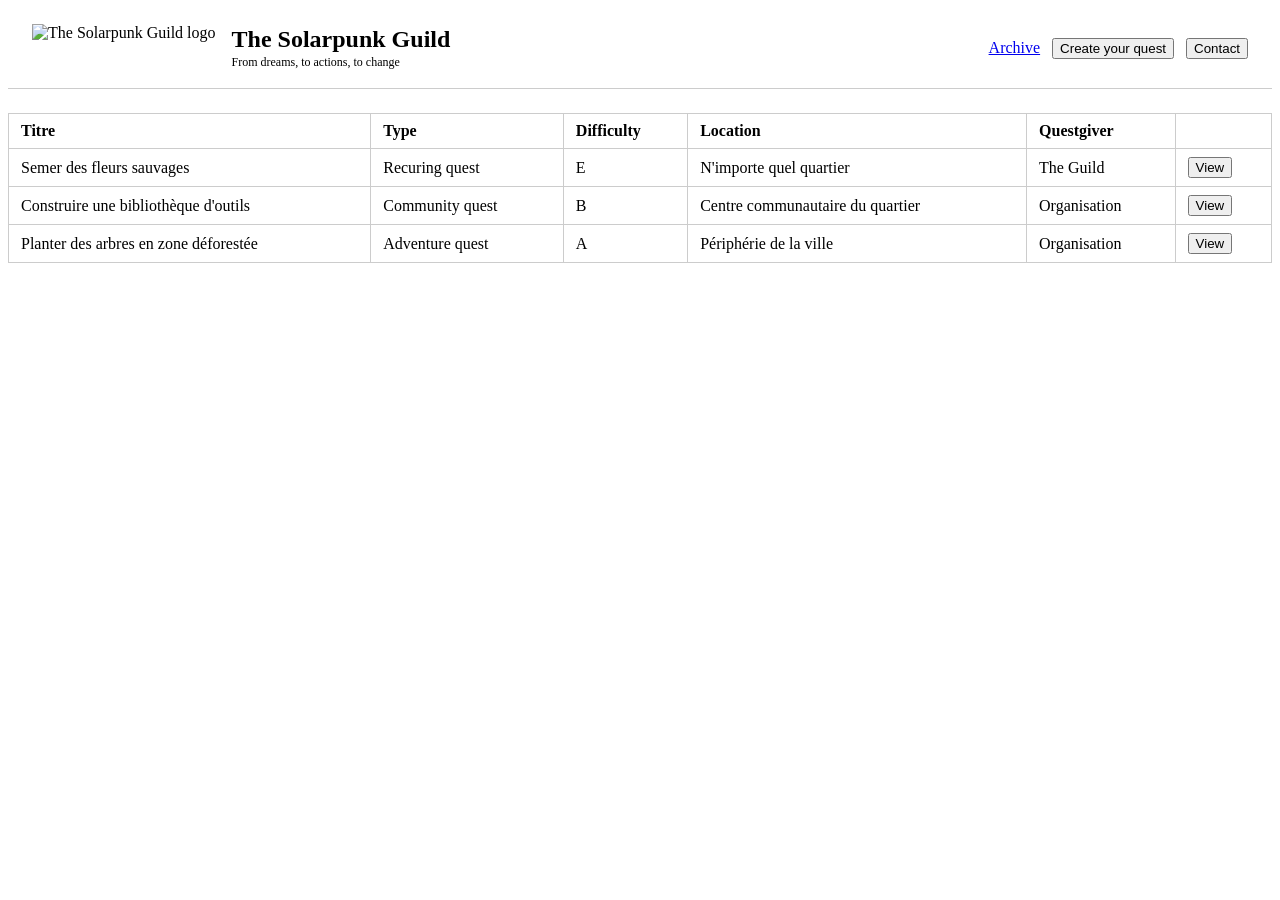
==== index.html @ af8cefa5 "First packets of code" ====
<!DOCTYPE html>
<html lang="en">
<head>
<meta charset="UTF-8">
<title>The Solarpunk Guild</title>
<style>
  /* --- Header: minimal styling to match the requested spec --- */
  header {
    display: flex;
    align-items: center;
    gap: 16px;
    padding: 16px 24px;
    border-bottom: 1px solid #ccc;
  }
  header img.logo { height: 48px; }
  header .brand-text h1 {
    font-family: "Times New Roman", Times, serif;
    margin: 0;
    font-size: 24px;
  }
  header .brand-text p {
    font-size: 12px;
    margin: 2px 0 0;
  }
  nav { margin-left: auto; display: flex; gap: 12px; align-items: center; }

  /* --- Table: basic readable styling --- */
  table { width: 100%; border-collapse: collapse; margin-top: 24px; }
  th, td { border: 1px solid #ccc; padding: 8px 12px; text-align: left; }
</style>
</head>
<body>

<!-- ============ HEADER ============ -->
<header>
  <img src="logo.png" alt="The Solarpunk Guild logo" class="logo">
  <div class="brand-text">
    <h1>The Solarpunk Guild</h1>
    <p>From dreams, to actions, to change</p>
  </div>
  <nav>
    <a href="archive.html">Archive</a>
    <button id="create-quest-btn">Create your quest</button>
    <button id="contact-btn">Contact</button>
  </nav>
</header>

<!-- ============ MAIN ============ -->
<main>
  <!--
    This table is the container for the quest list.
    <thead> defines the columns once, and only once.
    <tbody> starts EMPTY on purpose: JavaScript fills it with
    one <tr> per quest, based on the data array below.
    That's what makes it "dynamic": to add a quest, you add
    an object to the array below, never a row of HTML by hand.
  -->
  <table id="quest-table">
    <thead>
      <tr>
        <th>Titre</th>
        <th>Type</th>
        <th>Difficulty</th>
        <th>Location</th>
        <th>Questgiver</th>
        <th></th> <!-- action column, e.g. a "View" button -->
      </tr>
    </thead>
    <tbody id="quest-body">
      <!-- Rows are injected here by renderQuests() -->
    </tbody>
  </table>
</main>

<script>
  // ---- 1. Load the data ----
  // The quest records now live in their own file, quests.json,
  // matching the field names from the Quest_record structure
  // (Titre, Type, Archetype, Milestone, Location, Difficulty,
  // Questgiver, Description).
  //
  // fetch() asks the browser to go get that file. It does not
  // return the data directly: it returns a Promise, because
  // reading a file takes a moment and JavaScript does not want
  // to freeze the page while it waits. ".then()" says what to do
  // once each step finishes.
  fetch('quests.json')
    .then(response => response.json()) // turn the file's raw text into real JS objects
    .then(quests => renderQuests(quests))
    .catch(error => {
      // This runs if the file can't be reached at all -- most likely
      // because the page was opened directly as a local file
      // (file://...) instead of through a small local server.
      // Browsers block that kind of fetch for security reasons.
      console.error('Could not load quests.json:', error);
      document.getElementById('quest-body').innerHTML =
        '<tr><td colspan="6">Could not load quests.json. Serve this folder with a local server (see the note below the table) and reload.</td></tr>';
    });

  // ---- 2. The render function ----
  // Turns an array of quest objects into table rows.
  // Only a few fields are shown here to keep the table readable;
  // Archetype, Milestone and Description will be used later,
  // in the detail view opened by the "View" button.
  function renderQuests(quests) {
    const tbody = document.getElementById('quest-body');
    tbody.innerHTML = ''; // clear previous rows before redrawing

    quests.forEach(quest => {
      const row = document.createElement('tr');

      row.innerHTML = `
        <td>${quest.Titre}</td>
        <td>${quest.Type}</td>
        <td>${quest.Difficulty}</td>
        <td>${quest.Location}</td>
        <td>${quest.Questgiver}</td>
        <td><button class="view-btn">View</button></td>
      `;

      tbody.appendChild(row);
    });
  }
</script>

</body>
</html>
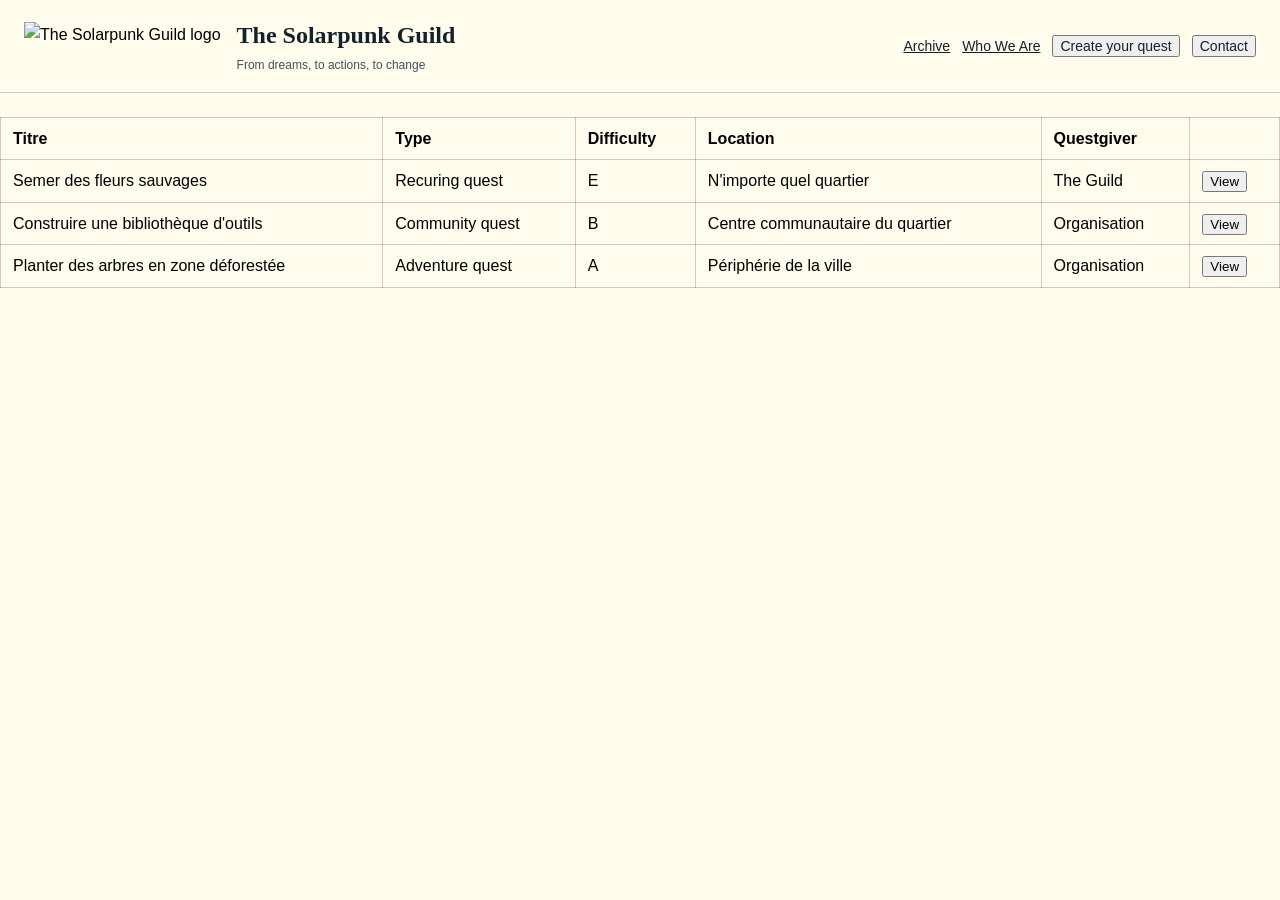
==== commit 3c1311b2: "Addition of About page" ====
--- a/index.html
+++ b/index.html
@@ -3,31 +3,7 @@
 <head>
 <meta charset="UTF-8">
 <title>The Solarpunk Guild</title>
-<style>
-  /* --- Header: minimal styling to match the requested spec --- */
-  header {
-    display: flex;
-    align-items: center;
-    gap: 16px;
-    padding: 16px 24px;
-    border-bottom: 1px solid #ccc;
-  }
-  header img.logo { height: 48px; }
-  header .brand-text h1 {
-    font-family: "Times New Roman", Times, serif;
-    margin: 0;
-    font-size: 24px;
-  }
-  header .brand-text p {
-    font-size: 12px;
-    margin: 2px 0 0;
-  }
-  nav { margin-left: auto; display: flex; gap: 12px; align-items: center; }
-
-  /* --- Table: basic readable styling --- */
-  table { width: 100%; border-collapse: collapse; margin-top: 24px; }
-  th, td { border: 1px solid #ccc; padding: 8px 12px; text-align: left; }
-</style>
+<link rel="stylesheet" href="style.css">
 </head>
 <body>
 
@@ -40,6 +16,7 @@
   </div>
   <nav>
     <a href="archive.html">Archive</a>
+    <a id="about-btn" href="About.html">Who We Are</a>
     <button id="create-quest-btn">Create your quest</button>
     <button id="contact-btn">Contact</button>
   </nav>
@@ -124,4 +101,4 @@
 </script>
 
 </body>
-</html>
+</html>
--- a/style.css
+++ b/style.css
@@ -0,0 +1,156 @@
+/* ==========================================================================
+   1. REINITIALISATION ET STYLES DE BASE
+   ========================================================================== */
+
+/* Applique la bonne méthode de calcul des tailles à tous les éléments */
+*,
+*::before,
+*::after {
+    box-sizing: border-box;
+}
+
+:root {
+    --ink: #12212a;
+    --ink-soft: #43515a;
+    --paper: #fffbed;
+    --paper-deep: #ddd5bf;
+    --line: #12212a38;
+    --orange: #f05a28;
+    --blue: #2f586c;
+    --white: #fbfaf6
+}
+
+* {
+    box-sizing: border-box
+}
+
+html {
+    scroll-behavior: smooth
+}
+
+body {
+    font-family: Corbel, sans-serif, 'Goudy Old Style', Tahoma, Verdana;
+    line-height: 1.6;
+    margin: 0;
+    padding: 0;
+    overflow-x: hidden;
+    /* 1. Couleur de fond de la page */
+    background-color: var(--paper);
+
+
+    /* 3. Taille des carreaux de la grille (30px sur 30px) */
+    background-size: 30px 30px;
+}
+
+/* ==========================================================================
+   2. HEADER / NAVIGATION (shared across pages)
+   ========================================================================== */
+
+header {
+    display: flex;
+    align-items: center;
+    gap: 16px;
+    padding: 16px 24px;
+    border-bottom: 1px solid var(--line);
+    background-color: var(--paper);
+}
+
+header img.logo {
+    height: 48px;
+}
+
+header .brand-text h1 {
+    font-family: "Times New Roman", Times, serif;
+    margin: 0;
+    font-size: 24px;
+    color: var(--ink);
+}
+
+header .brand-text p {
+    font-size: 12px;
+    margin: 2px 0 0;
+    color: var(--ink-soft);
+}
+
+nav {
+    margin-left: auto;
+    display: flex;
+    gap: 12px;
+    align-items: center;
+}
+
+nav button,
+nav a {
+    font-family: inherit;
+    font-size: 14px;
+    color: var(--ink);
+}
+
+/* ==========================================================================
+   3. QUEST TABLE (index.html)
+   ========================================================================== */
+
+table {
+    width: 100%;
+    border-collapse: collapse;
+    margin-top: 24px;
+}
+
+th, td {
+    border: 1px solid var(--line);
+    padding: 8px 12px;
+    text-align: left;
+}
+
+/* ==========================================================================
+   4. ABOUT PAGE
+   ========================================================================== */
+
+.about-title {
+    font-family: "Times New Roman", Times, serif;
+    font-size: 25px;
+    text-align: left;
+    margin: 32px 24px 12px;
+    color: var(--ink);
+}
+
+.about-intro {
+    margin: 0 24px 32px;
+    max-width: 65ch;
+    color: var(--ink-soft);
+}
+
+.timeline {
+    list-style: none;
+    margin: 0 24px 40px;
+    padding: 0;
+    border-left: 2px solid var(--line);
+}
+
+.timeline-item {
+    position: relative;
+    padding: 0 0 28px 24px;
+}
+
+.timeline-item::before {
+    content: '';
+    position: absolute;
+    left: -7px;
+    top: 4px;
+    width: 12px;
+    height: 12px;
+    border-radius: 50%;
+    background-color: var(--orange);
+    border: 2px solid var(--paper);
+}
+
+.timeline-date {
+    display: block;
+    font-size: 12px;
+    color: var(--ink-soft);
+}
+
+.timeline-label {
+    font-weight: bold;
+    color: var(--ink);
+}
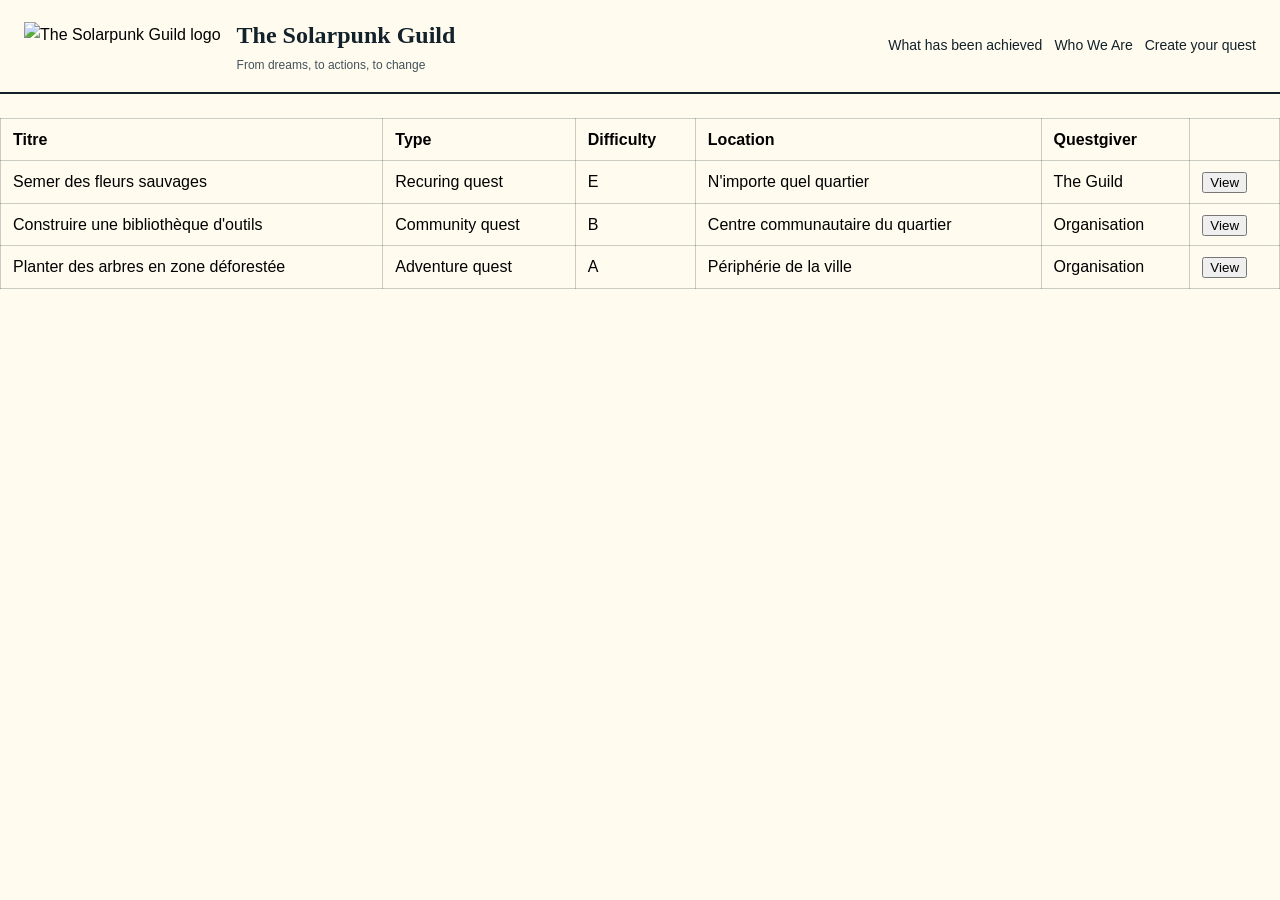
==== commit 0a9d9164: "Addition of Contact page and button visual" ====
--- a/index.html
+++ b/index.html
@@ -15,10 +15,10 @@
     <p>From dreams, to actions, to change</p>
   </div>
   <nav>
-    <a href="archive.html">Archive</a>
+    <a href="archive.html">What has been achieved</a>
     <a id="about-btn" href="About.html">Who We Are</a>
-    <button id="create-quest-btn">Create your quest</button>
-    <button id="contact-btn">Contact</button>
+    <a id="create-quest-btn" href="contact.html">Create your quest</a>
+
   </nav>
 </header>
 
--- a/style.css
+++ b/style.css
@@ -12,12 +12,13 @@
 :root {
     --ink: #12212a;
     --ink-soft: #43515a;
-    --paper: #fffbed;
+    --paper: #fffcef;
     --paper-deep: #ddd5bf;
     --line: #12212a38;
     --orange: #f05a28;
     --blue: #2f586c;
-    --white: #fbfaf6
+    --white: #fbfaf6;
+    --forest-green: #228b22
 }
 
 * {
@@ -51,7 +52,7 @@
     align-items: center;
     gap: 16px;
     padding: 16px 24px;
-    border-bottom: 1px solid var(--line);
+    border-bottom: 2px solid var(--ink);
     background-color: var(--paper);
 }
 
@@ -84,6 +85,42 @@
     font-family: inherit;
     font-size: 14px;
     color: var(--ink);
+}
+
+/* Only real links (<a>) get the underline animation -- buttons are
+   left untouched since "un lien entre les pages" refers to <a>, not
+   the "Create your quest" / "Contact" buttons. */
+nav a {
+    position: relative; /* anchor point for the ::after line below */
+    text-decoration: none; /* remove the browser's default underline;
+                               ::after draws our own instead */
+    padding-bottom: 2px;
+    /* animate the text color change over the same 0.25s as the line */
+    transition: color 0.25s ease;
+}
+
+/* This invisible line is always present, just scaled down to nothing
+   (scaleX(0)) until hovered. transform-origin: center is what makes
+   it grow outward from the middle instead of from one edge. */
+nav a::after {
+    content: '';
+    position: absolute;
+    left: 0;
+    bottom: 0;
+    width: 100%;
+    height: 2px;
+    background-color: var(--forest-green);
+    transform: scaleX(0);
+    transform-origin: center;
+    transition: transform 0.25s ease;
+}
+
+nav a:hover {
+    color: var(--forest-green);
+}
+
+nav a:hover::after {
+    transform: scaleX(1); /* grows to full width in 0.25s, from the center */
 }
 
 /* ==========================================================================
@@ -114,28 +151,38 @@
     color: var(--ink);
 }
 
-.about-intro {
-    margin: 0 24px 32px;
+.about-container {
+    display: flex;
+    align-items: flex-start;
+    gap: 40px;
+    margin: 0 24px 40px;
+}
+
+.about-text {
+    flex: 1 1 55%;
     max-width: 65ch;
     color: var(--ink-soft);
 }
 
 .timeline {
+    flex: 1 1 35%;
     list-style: none;
-    margin: 0 24px 40px;
-    padding: 0;
-    border-left: 2px solid var(--line);
+    margin-top: 1rem;
+    padding: 0 24px 0 0;
+    border-right: 2px solid var(--line);
+    border-left: none;
 }
 
 .timeline-item {
     position: relative;
-    padding: 0 0 28px 24px;
+    padding: 0 24px 28px 0;
 }
 
 .timeline-item::before {
     content: '';
     position: absolute;
-    left: -7px;
+    right: -31px;
+    left: auto;
     top: 4px;
     width: 12px;
     height: 12px;
@@ -144,13 +191,141 @@
     border: 2px solid var(--paper);
 }
 
+
 .timeline-date {
     display: block;
+    text-align: right;
     font-size: 12px;
     color: var(--ink-soft);
 }
 
 .timeline-label {
+    display: block;
+    text-align: right;
     font-weight: bold;
     color: var(--ink);
+}
+
+/* ==========================================================================
+   5. CONTACT PAGE
+   ========================================================================== */
+
+/* The big row: form on the left, title/paragraph on the right.
+   "gap" gives breathing room between the two halves instead of
+   them touching. align-items: center keeps them vertically centered
+   relative to each other on tall screens. */
+.contact-container {
+    display: flex;
+    align-items: center;
+    gap: 48px;
+    max-width: 1100px;
+    margin: 48px auto;
+    padding: 0 24px;
+}
+
+/* This wrapper is only here so the white box and the color box
+   behind it can be positioned relative to each other. "position:
+   relative" turns it into the reference point for the two children
+   below, which are both "position: absolute". Without this, the
+   absolute boxes would position themselves relative to the whole
+   page instead of just this corner of the layout. */
+.form-visual {
+    position: relative;
+    flex: 1 1 380px;
+    max-width: 420px;
+    /* extra room so the offset box isn't clipped by the flex row */
+    margin: 0 1rem 1rem 0;
+}
+
+/* The plain-color box behind the form. It's the exact same size
+   as the white box (both use width/height: 100%) but shifted
+   1rem down and 1rem to the right with "transform: translate()".
+   Because it sits at a lower z-index, the white box covers most
+   of it -- only the bottom-right 1rem strip stays visible. */
+.form-box-shadow {
+    position: absolute;
+    top: 0;
+    left: 0;
+    width: 100%;
+    height: 100%;
+    background-color: var(--blue);
+    border-radius: 20px;
+    transform: translate(1rem, 1rem);
+    z-index: 1;
+}
+
+/* The actual form, in a white rounded box sitting on top
+   (z-index: 2) of the color box above. */
+.form-box {
+    position: relative;
+    z-index: 2;
+    background-color: var(--white);
+    border-radius: 20px;
+    padding: 32px;
+    display: flex;
+    flex-direction: column;
+    gap: 6px;
+}
+
+.form-box label {
+    font-size: 13px;
+    font-weight: bold;
+    color: var(--ink-soft);
+    margin-top: 10px;
+}
+
+.form-box input,
+.form-box textarea {
+    font-family: inherit;
+    font-size: 14px;
+    padding: 10px 12px;
+    border: 1px solid var(--line);
+    border-radius: 8px;
+    background-color: var(--paper);
+    color: var(--ink);
+    resize: vertical;
+}
+
+.form-box button {
+    margin-top: 18px;
+    align-self: flex-start;
+    padding: 10px 24px;
+    border: none;
+    border-radius: 8px;
+    background-color: var(--orange);
+    color: var(--white);
+    font-family: inherit;
+    font-size: 14px;
+    font-weight: bold;
+    cursor: pointer;
+}
+
+.contact-text {
+    flex: 1 1 380px;
+}
+
+.contact-text h2 {
+    font-family: "Times New Roman", Times, serif;
+    color: var(--ink);
+    font-size: 26px;
+    margin-top: 0;
+}
+
+.contact-text p {
+    color: var(--ink-soft);
+    max-width: 55ch;
+}
+
+/* Below this width, put the title/paragraph above the form instead
+   of side by side -- two narrow columns would get cramped. */
+@media (max-width: 720px) {
+    .contact-container {
+        flex-direction: column-reverse;
+        align-items: stretch;
+    }
+
+    .form-visual {
+        max-width: 100%;
+        margin: 0 1rem 1rem 0;
+    }
 }
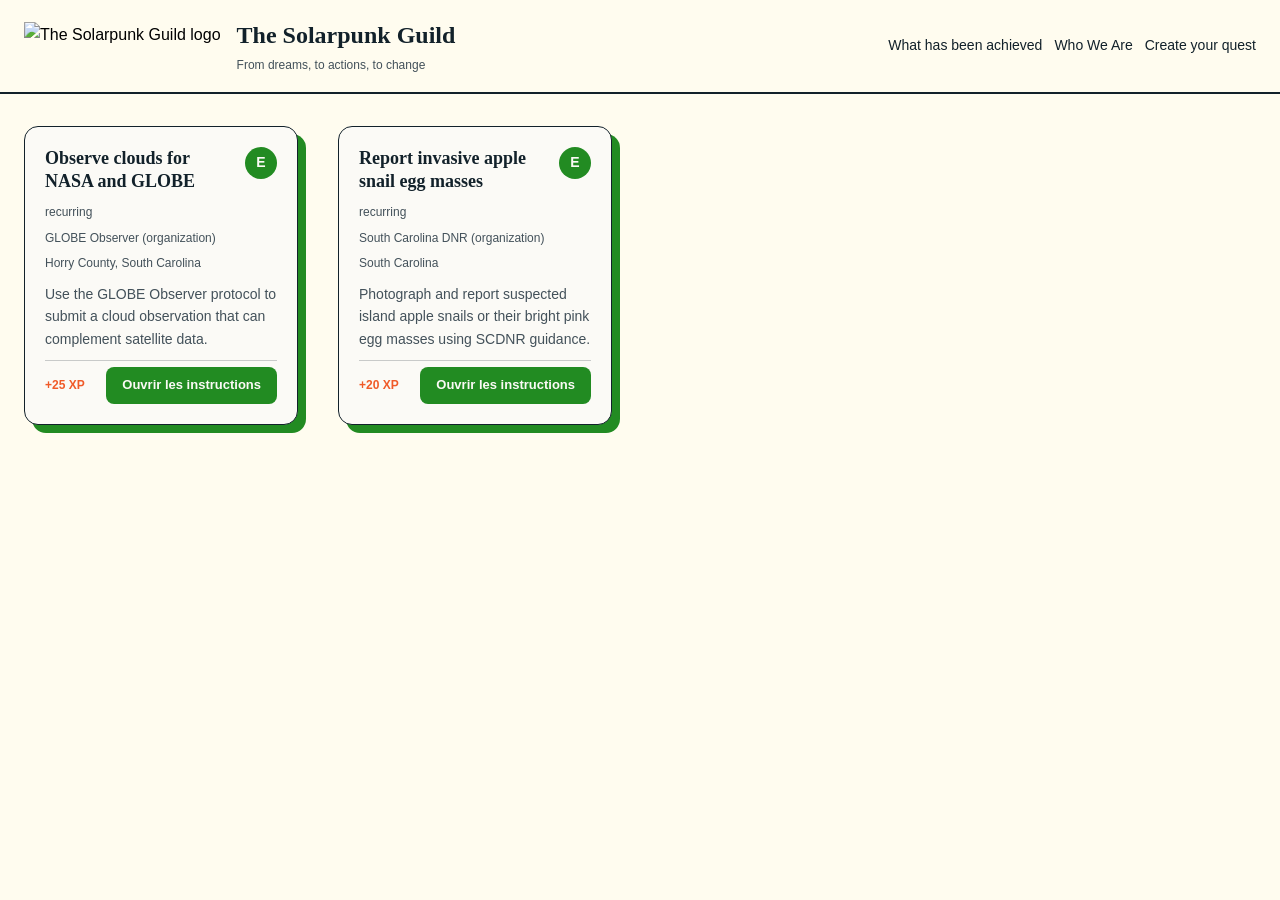
==== commit fc3bae1e: "Modificaiton of the visual of the questboard and modification of the quest.json format" ====
--- a/index.html
+++ b/index.html
@@ -25,42 +25,32 @@
 <!-- ============ MAIN ============ -->
 <main>
   <!--
-    This table is the container for the quest list.
-    <thead> defines the columns once, and only once.
-    <tbody> starts EMPTY on purpose: JavaScript fills it with
-    one <tr> per quest, based on the data array below.
-    That's what makes it "dynamic": to add a quest, you add
-    an object to the array below, never a row of HTML by hand.
+    This div is the container for the quest cards, replacing the old
+    <table>. It starts EMPTY on purpose: JavaScript fills it with one
+    "card" element per quest, based on the data loaded from quests.json.
+    That's still the same "dynamic" principle as before: to add a quest,
+    you add an entry to quests.json, never a card of HTML by hand.
   -->
-  <table id="quest-table">
-    <thead>
-      <tr>
-        <th>Titre</th>
-        <th>Type</th>
-        <th>Difficulty</th>
-        <th>Location</th>
-        <th>Questgiver</th>
-        <th></th> <!-- action column, e.g. a "View" button -->
-      </tr>
-    </thead>
-    <tbody id="quest-body">
-      <!-- Rows are injected here by renderQuests() -->
-    </tbody>
-  </table>
+  <div id="quest-board" class="quest-board">
+    <!-- Cards are injected here by renderQuests() -->
+  </div>
 </main>
 
 <script>
   // ---- 1. Load the data ----
-  // The quest records now live in their own file, quests.json,
-  // matching the field names from the Quest_record structure
-  // (Titre, Type, Archetype, Milestone, Location, Difficulty,
-  // Questgiver, Description).
+  // quests.json is now generated from the Guild's real quest database
+  // (a Google Sheet exported as CSV, converted to JSON). It only ever
+  // contains PUBLISHED quests, and only the fields that are safe to
+  // show publicly -- private fields like the Questgiver's email or the
+  // exact GPS location never leave the private database in the first
+  // place. This is the same "public/private boundary" that the future
+  // Apps Script endpoint will enforce; for now it's applied once, by
+  // hand, when quests.json is generated.
   //
-  // fetch() asks the browser to go get that file. It does not
-  // return the data directly: it returns a Promise, because
-  // reading a file takes a moment and JavaScript does not want
-  // to freeze the page while it waits. ".then()" says what to do
-  // once each step finishes.
+  // fetch() asks the browser to go get that file. It returns a Promise,
+  // not the data directly, because reading a file takes a moment and
+  // JavaScript does not want to freeze the page while it waits.
+  // ".then()" says what to do once each step finishes.
   fetch('quests.json')
     .then(response => response.json()) // turn the file's raw text into real JS objects
     .then(quests => renderQuests(quests))
@@ -70,32 +60,75 @@
       // (file://...) instead of through a small local server.
       // Browsers block that kind of fetch for security reasons.
       console.error('Could not load quests.json:', error);
-      document.getElementById('quest-body').innerHTML =
-        '<tr><td colspan="6">Could not load quests.json. Serve this folder with a local server (see the note below the table) and reload.</td></tr>';
+      document.getElementById('quest-board').innerHTML =
+        '<p class="quest-board-error">Impossible de charger quests.json. Sers ce dossier avec un petit serveur local (voir la note ci-dessous) puis recharge la page.</p>';
     });
 
+  // A quest's difficulty is a letter, E through S. Rather than write
+  // one CSS class per letter, we look the color up here in JS and set
+  // it as an inline CSS variable (--diff-color) on each badge -- see
+  // the .difficulty-badge rule in style.css. Only E/D/C exist in the
+  // MVP data for now (quests are capped at C), but the map covers the
+  // full scale from Quest_Design.md so nothing breaks later.
+  const DIFFICULTY_COLORS = {
+    E: 'var(--forest-green)',
+    D: 'var(--blue)',
+    C: 'var(--orange)',
+    B: '#a83232',
+    A: '#6b2fa8',
+    S: 'var(--ink)',
+  };
+
   // ---- 2. The render function ----
-  // Turns an array of quest objects into table rows.
-  // Only a few fields are shown here to keep the table readable;
-  // Archetype, Milestone and Description will be used later,
-  // in the detail view opened by the "View" button.
+  // Turns an array of quest objects into card elements. This function
+  // never needs to change when the data source changes (local file
+  // today, a live Google Sheet endpoint tomorrow) because it only
+  // depends on the shape of a quest object, not on where it came from.
   function renderQuests(quests) {
-    const tbody = document.getElementById('quest-body');
-    tbody.innerHTML = ''; // clear previous rows before redrawing
+    const board = document.getElementById('quest-board');
+    board.innerHTML = ''; // clear previous cards before redrawing
+
+    if (quests.length === 0) {
+      board.innerHTML = '<p class="quest-board-error">Aucune quête publiée pour le moment.</p>';
+      return;
+    }
 
     quests.forEach(quest => {
-      const row = document.createElement('tr');
+      const wrap = document.createElement('div');
+      wrap.className = 'quest-card-wrap';
 
-      row.innerHTML = `
-        <td>${quest.Titre}</td>
-        <td>${quest.Type}</td>
-        <td>${quest.Difficulty}</td>
-        <td>${quest.Location}</td>
-        <td>${quest.Questgiver}</td>
-        <td><button class="view-btn">View</button></td>
+      const diffColor = DIFFICULTY_COLORS[quest.difficulty] || 'var(--ink-soft)';
+
+      // The primary action per the product vision is "open the official
+      // instructions" (quest.sourceUrl), not a generic "View" button.
+      // If a quest somehow has no sourceUrl, we disable the button
+      // instead of linking nowhere.
+      const hasSource = Boolean(quest.sourceUrl);
+      const buttonHtml = hasSource
+        ? `<a class="quest-instructions-btn" href="${quest.sourceUrl}" target="_blank" rel="noopener">Ouvrir les instructions</a>`
+        : `<button class="quest-instructions-btn" disabled>Instructions à venir</button>`;
+
+      wrap.innerHTML = `
+        <div class="quest-card-shadow" style="background-color: ${diffColor}"></div>
+        <div class="quest-card">
+          <div class="quest-card-header">
+            <h3 class="quest-title">${quest.title}</h3>
+            <div class="difficulty-badge" style="--diff-color: ${diffColor}">${quest.difficulty}</div>
+          </div>
+          <div class="quest-meta">
+            <span>${quest.type}</span>
+            <span>${quest.questgiver} (${quest.questgiverType})</span>
+            <span>${quest.region}</span>
+          </div>
+          <p class="quest-description">${quest.description}</p>
+          <div class="quest-card-footer">
+            <span class="quest-xp">+${quest.xpReward} XP</span>
+            ${buttonHtml}
+          </div>
+        </div>
       `;
 
-      tbody.appendChild(row);
+      board.appendChild(wrap);
     });
   }
 </script>
--- a/style.css
+++ b/style.css
@@ -124,19 +124,144 @@
 }
 
 /* ==========================================================================
-   3. QUEST TABLE (index.html)
+   3. QUEST BOARD -- carte de quête (index.html)
    ========================================================================== */
 
-table {
+/* Le tableau HTML/CSS a été retiré : les quêtes s'affichent maintenant en
+   cartes (voir le JS de index.html), donc les anciennes règles table/th/td
+   n'ont plus de raison d'exister ici. */
+
+/* La grille qui contient toutes les cartes. "auto-fill" + "minmax" veut dire :
+   "mets autant de colonnes de 280px minimum que la largeur de l'écran permet,
+   et étire-les pour remplir l'espace restant". Résultat : 1 colonne sur
+   mobile, 2-3 sur desktop, sans media query à écrire nous-même. */
+.quest-board {
+    display: grid;
+    grid-template-columns: repeat(auto-fill, minmax(280px, 1fr));
+    gap: 32px 24px;
+    margin: 32px 24px;
+}
+
+/* Même principe que .form-visual sur contact.html : ce wrapper sert de
+   point de référence ("position: relative") pour les deux boîtes
+   positionnées en absolu à l'intérieur (la carte + son ombre décalée). */
+.quest-card-wrap {
+    position: relative;
+    margin: 0 1rem 1rem 0;
+}
+
+/* La boîte de couleur derrière, décalée avec "transform: translate()" --
+   exactement la technique déjà utilisée dans .form-box-shadow. Réutiliser
+   ce même effet donne une identité visuelle cohérente entre les pages. */
+.quest-card-shadow {
+    position: absolute;
+    top: 0;
+    left: 0;
     width: 100%;
-    border-collapse: collapse;
-    margin-top: 24px;
-}
-
-th, td {
-    border: 1px solid var(--line);
-    padding: 8px 12px;
-    text-align: left;
+    height: 100%;
+    border-radius: 14px;
+    transform: translate(0.5rem, 0.5rem);
+    z-index: 1;
+}
+
+/* La carte elle-même, posée par-dessus (z-index: 2). */
+.quest-card {
+    position: relative;
+    z-index: 2;
+    background-color: var(--white);
+    border: 1px solid var(--ink);
+    border-radius: 14px;
+    padding: 20px;
+    display: flex;
+    flex-direction: column;
+    gap: 10px;
+    height: 100%;
+}
+
+.quest-card-header {
+    display: flex;
+    justify-content: space-between;
+    align-items: flex-start;
+    gap: 12px;
+}
+
+.quest-title {
+    font-family: "Times New Roman", Times, serif;
+    font-size: 18px;
+    color: var(--ink);
+    margin: 0;
+    line-height: 1.3;
+}
+
+/* Le badge de difficulté : un cercle plein avec la lettre (E, D, C...).
+   La couleur vient d'une variable CSS (--diff-color) réglée en ligne par
+   le JS -- ça évite d'écrire une classe CSS différente pour chaque lettre
+   de difficulté possible (E à S). */
+.difficulty-badge {
+    flex-shrink: 0;
+    width: 32px;
+    height: 32px;
+    border-radius: 50%;
+    display: flex;
+    align-items: center;
+    justify-content: center;
+    font-weight: bold;
+    font-size: 14px;
+    color: var(--white);
+    background-color: var(--diff-color, var(--ink-soft));
+}
+
+.quest-meta {
+    display: flex;
+    flex-wrap: wrap;
+    gap: 6px 14px;
+    font-size: 12px;
+    color: var(--ink-soft);
+}
+
+.quest-meta span {
+    white-space: nowrap;
+}
+
+.quest-description {
+    font-size: 14px;
+    color: var(--ink-soft);
+    flex-grow: 1; /* pousse le footer vers le bas, même si le texte est court */
+    margin: 0;
+}
+
+.quest-card-footer {
+    display: flex;
+    justify-content: space-between;
+    align-items: center;
+    gap: 12px;
+    padding-top: 6px;
+    border-top: 1px solid var(--line);
+}
+
+.quest-xp {
+    font-size: 12px;
+    font-weight: bold;
+    color: var(--orange);
+}
+
+.quest-instructions-btn {
+    padding: 8px 16px;
+    border: none;
+    border-radius: 8px;
+    background-color: var(--forest-green);
+    color: var(--white);
+    font-family: inherit;
+    font-size: 13px;
+    font-weight: bold;
+    cursor: pointer;
+    text-decoration: none;
+}
+
+.quest-board-error {
+    grid-column: 1 / -1;
+    color: var(--ink-soft);
+    font-style: italic;
 }
 
 /* ==========================================================================
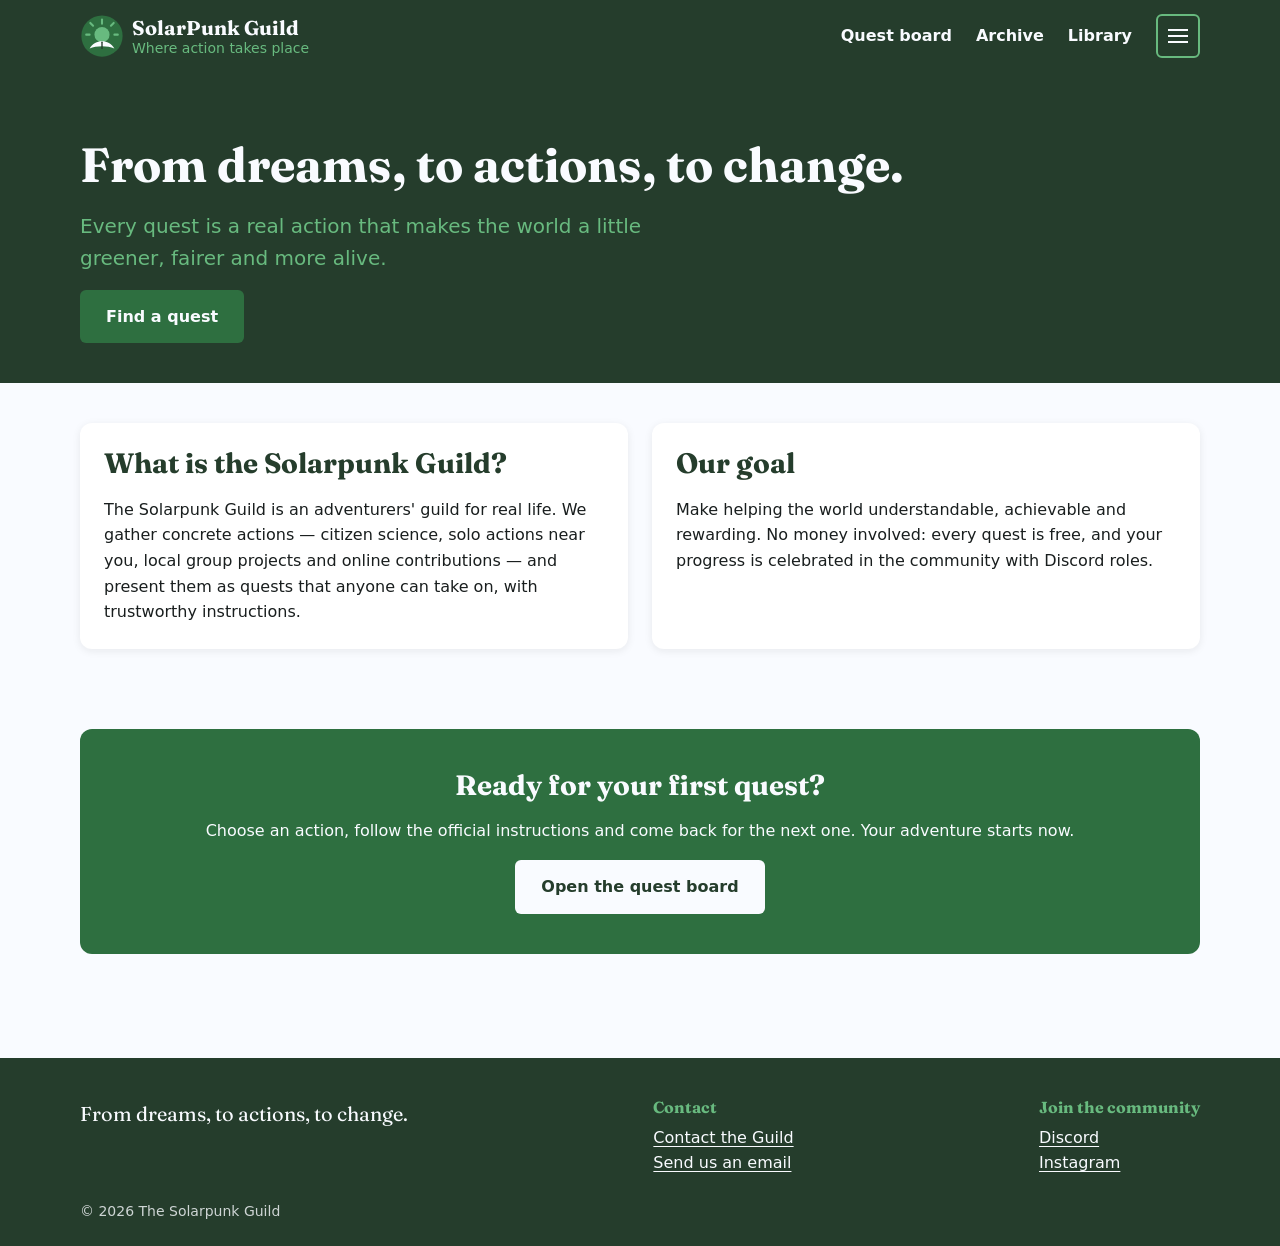
==== commit 4f8df71c: "Reconfiguration du site dans son ensemble et établissement de la structure préliminaire" ====
--- a/index.html
+++ b/index.html
@@ -1,137 +1,97 @@
 <!DOCTYPE html>
+<!--
+  HOME PAGE
+  Structure from "Website Structure.md":
+    Paragraph 0: catchy hook — Paragraph 1: project description —
+    Paragraph 2: project goal — Paragraph 3: invitation + button to the quest board.
+  The English text is written here for search engines; js/i18n replaces it
+  when the visitor chooses French (see the data-i18n keys).
+-->
 <html lang="en">
 <head>
-<meta charset="UTF-8">
-<title>The Solarpunk Guild</title>
-<link rel="stylesheet" href="style.css">
+  <meta charset="UTF-8">
+  <meta name="viewport" content="width=device-width, initial-scale=1">
+  <title>The Solarpunk Guild | Real-world quests for a better world</title>
+  <meta name="description" content="The Solarpunk Guild is a quest board for real life: find free, safe and concrete actions that improve the world, complete them and come back for more.">
+  <!-- TODO: replace "www.solarpunkguild.example" by the real domain in every page. -->
+  <link rel="canonical" href="https://www.solarpunkguild.example/">
+  <meta property="og:type" content="website">
+  <meta property="og:title" content="The Solarpunk Guild">
+  <meta property="og:description" content="Real-world quests for a better world: find an action, complete it, come back for the next one.">
+  <meta property="og:url" content="https://www.solarpunkguild.example/">
+  <meta name="theme-color" content="#253D2C">
+  <link rel="icon" href="assets/images/logo.svg" type="image/svg+xml">
+
+  <!-- Fonts -->
+  <link rel="preconnect" href="https://fonts.googleapis.com">
+  <link rel="preconnect" href="https://fonts.gstatic.com" crossorigin>
+  <link rel="stylesheet" href="https://fonts.googleapis.com/css2?family=Fraunces:wght@600;700&display=swap">
+
+  <!-- Styles: variables first, then from general to specific -->
+  <link rel="stylesheet" href="css/variables.css">
+  <link rel="stylesheet" href="css/base.css">
+  <link rel="stylesheet" href="css/layout.css">
+  <link rel="stylesheet" href="css/components.css">
+
+  <!-- Structured data: helps search engines understand who we are -->
+  <script type="application/ld+json">
+  {
+    "@context": "https://schema.org",
+    "@type": "Organization",
+    "name": "The Solarpunk Guild",
+    "url": "https://www.solarpunkguild.example/",
+    "logo": "https://www.solarpunkguild.example/assets/images/logo.svg",
+    "slogan": "Let's build the future together."
+  }
+  </script>
+
+  <!-- type="module" lets the script import other files; it runs after the page is read -->
+  <script type="module" src="js/pages/simplePage.js"></script>
 </head>
-<body>
+<body data-page="home" data-page-title-key="page.home.title" data-page-description-key="page.home.description">
 
-<!-- ============ HEADER ============ -->
-<header>
-  <img src="logo.png" alt="The Solarpunk Guild logo" class="logo">
-  <div class="brand-text">
-    <h1>The Solarpunk Guild</h1>
-    <p>From dreams, to actions, to change</p>
-  </div>
-  <nav>
-    <a href="archive.html">What has been achieved</a>
-    <a id="about-btn" href="About.html">Who We Are</a>
-    <a id="create-quest-btn" href="contact.html">Create your quest</a>
+  <!-- Filled by js/components/siteHeader.js -->
+  <header id="site-header"></header>
 
-  </nav>
-</header>
+  <main id="main-content">
 
-<!-- ============ MAIN ============ -->
-<main>
-  <!--
-    This div is the container for the quest cards, replacing the old
-    <table>. It starts EMPTY on purpose: JavaScript fills it with one
-    "card" element per quest, based on the data loaded from quests.json.
-    That's still the same "dynamic" principle as before: to add a quest,
-    you add an entry to quests.json, never a card of HTML by hand.
-  -->
-  <div id="quest-board" class="quest-board">
-    <!-- Cards are injected here by renderQuests() -->
-  </div>
-</main>
+    <!-- Paragraph 0: catchy hook -->
+    <section class="hero" aria-labelledby="home-hook-title">
+      <div class="page-container">
+        <h1 id="home-hook-title" data-i18n="home.hook.title">Let's build the future together.</h1>
+        <p class="page-intro" data-i18n="home.hook.text">Don't wait for the perfect moment or idea. Just take a quest!</p>
+        <a class="button button--primary" href="questboard.html" data-i18n="home.hook.button">Find a quest</a>
+      </div>
+    </section>
 
-<script>
-  // ---- 1. Load the data ----
-  // quests.json is now generated from the Guild's real quest database
-  // (a Google Sheet exported as CSV, converted to JSON). It only ever
-  // contains PUBLISHED quests, and only the fields that are safe to
-  // show publicly -- private fields like the Questgiver's email or the
-  // exact GPS location never leave the private database in the first
-  // place. This is the same "public/private boundary" that the future
-  // Apps Script endpoint will enforce; for now it's applied once, by
-  // hand, when quests.json is generated.
-  //
-  // fetch() asks the browser to go get that file. It returns a Promise,
-  // not the data directly, because reading a file takes a moment and
-  // JavaScript does not want to freeze the page while it waits.
-  // ".then()" says what to do once each step finishes.
-  fetch('quests.json')
-    .then(response => response.json()) // turn the file's raw text into real JS objects
-    .then(quests => renderQuests(quests))
-    .catch(error => {
-      // This runs if the file can't be reached at all -- most likely
-      // because the page was opened directly as a local file
-      // (file://...) instead of through a small local server.
-      // Browsers block that kind of fetch for security reasons.
-      console.error('Could not load quests.json:', error);
-      document.getElementById('quest-board').innerHTML =
-        '<p class="quest-board-error">Impossible de charger quests.json. Sers ce dossier avec un petit serveur local (voir la note ci-dessous) puis recharge la page.</p>';
-    });
+    <!-- Paragraphs 1 and 2: description and goal of the project -->
+    <section class="page-section">
+      <div class="page-container content-grid">
+        <article class="content-block">
+          <h2 data-i18n="home.description.title">What is the Solarpunk Guild?</h2>
+          <p data-i18n="home.description.text">The Solarpunk Guild is an adventurers' guild brought into real life. We do not slay dragons or play with magic but we are a community that gathers concrete actions such as citizen science, solo actions near you, local group projects and online contributions. All presented as quests that anyone can take on, with trustworthy instructions and even some rewards!</p>
+        </article>
+        <article class="content-block">
+          <h2 data-i18n="home.objective.title">Our goal</h2>
+          <p data-i18n="home.objective.text">We want to help those yearning for a more sustainable, community-driven future by giving them opportunities to make a real difference in the form of quests.</p>
+        </article>
+      </div>
+    </section>
 
-  // A quest's difficulty is a letter, E through S. Rather than write
-  // one CSS class per letter, we look the color up here in JS and set
-  // it as an inline CSS variable (--diff-color) on each badge -- see
-  // the .difficulty-badge rule in style.css. Only E/D/C exist in the
-  // MVP data for now (quests are capped at C), but the map covers the
-  // full scale from Quest_Design.md so nothing breaks later.
-  const DIFFICULTY_COLORS = {
-    E: 'var(--forest-green)',
-    D: 'var(--blue)',
-    C: 'var(--orange)',
-    B: '#a83232',
-    A: '#6b2fa8',
-    S: 'var(--ink)',
-  };
+    <!-- Paragraph 3: invitation + button to the quest board -->
+    <section class="page-section">
+      <div class="page-container">
+        <div class="call-to-action">
+          <h2 data-i18n="home.invitation.title">Ready for your first quest?</h2>
+          <p data-i18n="home.invitation.text">Choose an action, follow the official instructions and come back for the next one. Your adventure starts now.</p>
+          <a class="button button--primary" href="questboard.html" data-i18n="home.invitation.button">Open the quest board</a>
+        </div>
+      </div>
+    </section>
 
-  // ---- 2. The render function ----
-  // Turns an array of quest objects into card elements. This function
-  // never needs to change when the data source changes (local file
-  // today, a live Google Sheet endpoint tomorrow) because it only
-  // depends on the shape of a quest object, not on where it came from.
-  function renderQuests(quests) {
-    const board = document.getElementById('quest-board');
-    board.innerHTML = ''; // clear previous cards before redrawing
+  </main>
 
-    if (quests.length === 0) {
-      board.innerHTML = '<p class="quest-board-error">Aucune quête publiée pour le moment.</p>';
-      return;
-    }
-
-    quests.forEach(quest => {
-      const wrap = document.createElement('div');
-      wrap.className = 'quest-card-wrap';
-
-      const diffColor = DIFFICULTY_COLORS[quest.difficulty] || 'var(--ink-soft)';
-
-      // The primary action per the product vision is "open the official
-      // instructions" (quest.sourceUrl), not a generic "View" button.
-      // If a quest somehow has no sourceUrl, we disable the button
-      // instead of linking nowhere.
-      const hasSource = Boolean(quest.sourceUrl);
-      const buttonHtml = hasSource
-        ? `<a class="quest-instructions-btn" href="${quest.sourceUrl}" target="_blank" rel="noopener">Ouvrir les instructions</a>`
-        : `<button class="quest-instructions-btn" disabled>Instructions à venir</button>`;
-
-      wrap.innerHTML = `
-        <div class="quest-card-shadow" style="background-color: ${diffColor}"></div>
-        <div class="quest-card">
-          <div class="quest-card-header">
-            <h3 class="quest-title">${quest.title}</h3>
-            <div class="difficulty-badge" style="--diff-color: ${diffColor}">${quest.difficulty}</div>
-          </div>
-          <div class="quest-meta">
-            <span>${quest.type}</span>
-            <span>${quest.questgiver} (${quest.questgiverType})</span>
-            <span>${quest.region}</span>
-          </div>
-          <p class="quest-description">${quest.description}</p>
-          <div class="quest-card-footer">
-            <span class="quest-xp">+${quest.xpReward} XP</span>
-            ${buttonHtml}
-          </div>
-        </div>
-      `;
-
-      board.appendChild(wrap);
-    });
-  }
-</script>
-
+  <!-- Filled by js/components/siteFooter.js -->
+  <footer id="site-footer"></footer>
 </body>
-</html>+</html>
--- a/css/variables.css
+++ b/css/variables.css
@@ -0,0 +1,69 @@
+/* =========================================================================
+   VARIABLES.CSS — Design tokens of The Solarpunk Guild
+   -------------------------------------------------------------------------
+   Every color, font and spacing value used by the website lives here.
+   To change the look of the whole site, change a value in this file:
+   all other CSS files only refer to these variables (var(--name)).
+   ========================================================================= */
+
+:root {
+  /* ---------- Official color palette ---------- */
+  --color-primary: #2E6F40;    /* Main brand green: buttons, links, accents   */
+  --color-secondary: #253D2C;  /* Dark green: header, footer, dark sections  */
+  --color-background: #F9FBFF; /* Page background                            */
+  --color-text: #191E1E;       /* Main text                                  */
+  --color-highlight: #68BA7F;  /* Highlight text. Best used on dark green
+                                  backgrounds: on the light background it is
+                                  too pale to be read comfortably.           */
+
+  /* ---------- Colors derived from the palette ---------- */
+  --color-surface: #FFFFFF;           /* Cards, forms, modal              */
+  --color-text-muted: #4A5552;        /* Secondary text (hints, meta)     */
+  --color-text-on-dark: #F9FBFF;      /* Text on primary/secondary green  */
+  --color-border: #D6E0D9;            /* Thin separators and inputs       */
+  --color-placeholder-line: #D5DAD8;  /* Grey "description" lines on cards */
+  --color-primary-hover: #245A33;     /* Primary button when hovered      */
+  --color-highlight-soft: #E3F2E7;    /* Very light green backgrounds     */
+  --color-warning-background: #FFF6DB;
+  --color-warning-border: #C99A1E;
+  --color-error: #A3322A;
+
+  /* ---------- Quest level colors (one color per letter) ----------
+     Each color keeps white text readable (contrast >= 4.5:1).        */
+  --color-level-f: #5F6670;
+  --color-level-e: #2E7D4F;
+  --color-level-d: #1E6B74;
+  --color-level-c: #2B5BA8;
+  --color-level-b: #6B3FA0;
+  --color-level-a: #A33B4A;
+  --color-level-s: #9A6200;
+
+  /* ---------- Typography ---------- */
+  --font-heading: "Fraunces", Georgia, "Times New Roman", serif;
+  --font-body: system-ui, -apple-system, "Segoe UI", Roboto, "Helvetica Neue", Arial, sans-serif;
+  --font-size-small: 0.875rem;
+  --font-size-base: 1rem;
+  --font-size-large: 1.25rem;
+  --font-size-title: clamp(2rem, 5vw, 3rem);
+  --line-height-base: 1.6;
+
+  /* ---------- Spacing scale (use these instead of random values) ---------- */
+  --space-xs: 0.25rem;
+  --space-s: 0.5rem;
+  --space-m: 1rem;
+  --space-l: 1.5rem;
+  --space-xl: 2.5rem;
+  --space-xxl: 4rem;
+
+  /* ---------- Shapes and effects ---------- */
+  --border-radius-small: 6px;
+  --border-radius-medium: 12px;
+  --shadow-card: 0 2px 8px rgba(25, 30, 30, 0.08);
+  --shadow-raised: 0 12px 32px rgba(25, 30, 30, 0.18);
+  --offset-box-distance: 6px; /* Offset-box motif used on cards */
+  --transition-fast: 0.2s ease;
+
+  /* ---------- Layout ---------- */
+  --content-max-width: 72rem;
+  --header-height: 4.5rem;
+}
--- a/css/base.css
+++ b/css/base.css
@@ -0,0 +1,191 @@
+/* =========================================================================
+   BASE.CSS — Global rules shared by every page
+   -------------------------------------------------------------------------
+   Contents:
+     1. Light reset
+     2. Text elements (headings, paragraphs, links)
+     3. Accessibility helpers (focus, skip link, hidden text)
+     4. Generic containers
+     5. Buttons
+   ========================================================================= */
+
+/* ---------- 1. Light reset ---------- */
+*,
+*::before,
+*::after {
+  box-sizing: border-box;
+}
+
+body {
+  margin: 0;
+  min-height: 100vh;
+  display: flex;
+  flex-direction: column;
+  background-color: var(--color-background);
+  color: var(--color-text);
+  font-family: var(--font-body);
+  font-size: var(--font-size-base);
+  line-height: var(--line-height-base);
+}
+
+img,
+svg {
+  max-width: 100%;
+  display: block;
+}
+
+/* The main content grows so the footer always stays at the bottom. */
+main {
+  flex: 1;
+}
+
+/* ---------- 2. Text elements ---------- */
+h1,
+h2,
+h3 {
+  font-family: var(--font-heading);
+  line-height: 1.2;
+  margin: 0 0 var(--space-m);
+  color: var(--color-secondary);
+}
+
+h1 {
+  font-size: var(--font-size-title);
+}
+
+h2 {
+  font-size: 1.75rem;
+}
+
+h3 {
+  font-size: var(--font-size-large);
+}
+
+p {
+  margin: 0 0 var(--space-m);
+}
+
+a {
+  color: var(--color-primary);
+  text-underline-offset: 3px;
+}
+
+a:hover {
+  color: var(--color-primary-hover);
+}
+
+ul,
+ol {
+  margin: 0 0 var(--space-m);
+  padding-left: var(--space-l);
+}
+
+/* ---------- 3. Accessibility helpers ---------- */
+
+/* Visible outline when navigating with the keyboard. */
+:focus-visible {
+  outline: 3px solid var(--color-highlight);
+  outline-offset: 2px;
+}
+
+/* Hides text visually but keeps it readable by screen readers. */
+.visually-hidden {
+  position: absolute;
+  width: 1px;
+  height: 1px;
+  overflow: hidden;
+  clip: rect(0 0 0 0);
+  white-space: nowrap;
+}
+
+/* "Skip to main content" link: only appears when focused with Tab. */
+.skip-link {
+  position: absolute;
+  top: -100px;
+  left: var(--space-m);
+  z-index: 100;
+  padding: var(--space-s) var(--space-m);
+  background-color: var(--color-surface);
+  color: var(--color-primary);
+  border-radius: var(--border-radius-small);
+}
+
+.skip-link:focus {
+  top: var(--space-m);
+}
+
+/* ---------- 4. Generic containers ---------- */
+
+/* Centers content and limits its width on large screens. */
+.page-container {
+  width: 100%;
+  max-width: var(--content-max-width);
+  margin: 0 auto;
+  padding: 0 var(--space-m);
+}
+
+/* Vertical spacing between the big blocks of a page. */
+.page-section {
+  padding: var(--space-xl) 0;
+}
+
+/* Introduction text below a page title. */
+.page-intro {
+  font-size: var(--font-size-large);
+  color: var(--color-text-muted);
+  max-width: 40rem;
+}
+
+/* Highlighted words inside a dark section. */
+.text-highlight {
+  color: var(--color-highlight);
+}
+
+/* ---------- 5. Buttons ----------
+   Convention: <a class="button"> for navigation to another page,
+               <button class="button"> for an action on the current page. */
+.button {
+  display: inline-flex;
+  align-items: center;
+  justify-content: center;
+  gap: var(--space-s);
+  padding: 0.75rem 1.5rem;
+  border: 2px solid transparent;
+  border-radius: var(--border-radius-small);
+  font-family: inherit;
+  font-size: var(--font-size-base);
+  font-weight: 600;
+  text-decoration: none;
+  cursor: pointer;
+  transition: background-color var(--transition-fast), color var(--transition-fast),
+    border-color var(--transition-fast);
+}
+
+.button--primary {
+  background-color: var(--color-primary);
+  color: var(--color-text-on-dark);
+}
+
+.button--primary:hover {
+  background-color: var(--color-primary-hover);
+  color: var(--color-text-on-dark);
+}
+
+.button--secondary {
+  background-color: transparent;
+  color: var(--color-primary);
+  border-color: var(--color-primary);
+}
+
+.button--secondary:hover {
+  background-color: var(--color-highlight-soft);
+  color: var(--color-primary-hover);
+}
+
+/* Small text-like button (for example "Reset filters"). */
+.button--ghost {
+  padding: var(--space-s) var(--space-m);
+  background-color: transparent;
+  color: var(--color-primary);
+  text-decoration: underline;
+}
--- a/css/layout.css
+++ b/css/layout.css
@@ -0,0 +1,301 @@
+/* =========================================================================
+   LAYOUT.CSS — Header (top bar), burger menu and footer
+   -------------------------------------------------------------------------
+   The HTML of these parts is generated by:
+     js/components/siteHeader.js
+     js/components/siteFooter.js
+   Mobile breakpoint: max-width 720px.
+   ========================================================================= */
+
+/* ---------- Header / top bar ---------- */
+.site-header {
+  position: sticky;
+  top: 0;
+  z-index: 50;
+  background-color: var(--color-secondary);
+  color: var(--color-text-on-dark);
+}
+
+.site-header__inner {
+  display: flex;
+  align-items: center;
+  gap: var(--space-l);
+  min-height: var(--header-height);
+}
+
+/* Logo + name + tagline (the logo is the link to the home page). */
+.site-brand {
+  display: flex;
+  align-items: center;
+  gap: var(--space-s);
+  color: var(--color-text-on-dark);
+  text-decoration: none;
+  margin-right: auto; /* pushes the navigation to the right */
+}
+
+.site-brand:hover {
+  color: var(--color-text-on-dark);
+}
+
+.site-brand__logo {
+  width: 44px;
+  height: 44px;
+}
+
+.site-brand__text {
+  display: flex;
+  flex-direction: column;
+  line-height: 1.2;
+}
+
+.site-brand__name {
+  font-family: var(--font-heading);
+  font-size: var(--font-size-large);
+  font-weight: 700;
+}
+
+.site-brand__tagline {
+  font-size: var(--font-size-small);
+  color: var(--color-highlight);
+}
+
+/* ---------- Primary navigation (buttons of the top bar) ---------- */
+.primary-navigation__list {
+  display: flex;
+  gap: var(--space-l);
+  list-style: none;
+  margin: 0;
+  padding: 0;
+}
+
+.primary-navigation__link {
+  position: relative;
+  padding: var(--space-xs) 0;
+  color: var(--color-text-on-dark);
+  font-weight: 600;
+  text-decoration: none;
+  transition: color var(--transition-fast);
+}
+
+/* Underline that grows from the center when hovered. */
+.primary-navigation__link::after {
+  content: "";
+  position: absolute;
+  left: 50%;
+  bottom: -2px;
+  width: 0;
+  height: 2px;
+  background-color: var(--color-highlight);
+  transition: width var(--transition-fast), left var(--transition-fast);
+}
+
+.primary-navigation__link:hover,
+.primary-navigation__link[aria-current="page"] {
+  color: var(--color-highlight);
+}
+
+.primary-navigation__link:hover::after,
+.primary-navigation__link[aria-current="page"]::after {
+  left: 0;
+  width: 100%;
+}
+
+/* ---------- Burger menu ---------- */
+.burger-menu {
+  position: relative;
+}
+
+.burger-menu__toggle {
+  display: flex;
+  align-items: center;
+  justify-content: center;
+  width: 44px;
+  height: 44px;
+  background: transparent;
+  border: 2px solid var(--color-highlight);
+  border-radius: var(--border-radius-small);
+  cursor: pointer;
+}
+
+/* Three lines drawn with one span and its ::before / ::after. */
+.burger-menu__icon,
+.burger-menu__icon::before,
+.burger-menu__icon::after {
+  position: relative;
+  display: block;
+  width: 20px;
+  height: 2px;
+  background-color: var(--color-text-on-dark);
+}
+
+.burger-menu__icon::before,
+.burger-menu__icon::after {
+  content: "";
+  position: absolute;
+  left: 0;
+}
+
+.burger-menu__icon::before {
+  top: -6px;
+}
+
+.burger-menu__icon::after {
+  top: 6px;
+}
+
+/* The panel that opens under the burger button. */
+.burger-menu__panel {
+  position: absolute;
+  right: 0;
+  top: calc(100% + var(--space-s));
+  min-width: 15rem;
+  padding: var(--space-m);
+  background-color: var(--color-surface);
+  color: var(--color-text);
+  border-radius: var(--border-radius-medium);
+  box-shadow: var(--shadow-raised);
+}
+
+.burger-menu__panel[hidden] {
+  display: none;
+}
+
+.burger-menu__list {
+  list-style: none;
+  margin: 0 0 var(--space-m);
+  padding: 0;
+}
+
+.burger-menu__link {
+  display: block;
+  padding: var(--space-s);
+  border-radius: var(--border-radius-small);
+  color: var(--color-text);
+  text-decoration: none;
+}
+
+.burger-menu__link:hover,
+.burger-menu__link[aria-current="page"] {
+  background-color: var(--color-highlight-soft);
+  color: var(--color-primary);
+}
+
+/* Links of the top bar repeated in the burger: only visible on mobile. */
+.burger-menu__item--mobile-only {
+  display: none;
+}
+
+/* ---------- Language switcher (inside the burger menu) ---------- */
+.language-switcher {
+  border-top: 1px solid var(--color-border);
+  padding-top: var(--space-m);
+}
+
+.language-switcher__label {
+  display: block;
+  margin-bottom: var(--space-s);
+  font-size: var(--font-size-small);
+  color: var(--color-text-muted);
+}
+
+.language-switcher__options {
+  display: flex;
+  gap: var(--space-s);
+}
+
+.language-switcher__button {
+  flex: 1;
+  padding: var(--space-s);
+  background: var(--color-surface);
+  border: 2px solid var(--color-border);
+  border-radius: var(--border-radius-small);
+  font: inherit;
+  cursor: pointer;
+}
+
+.language-switcher__button[aria-pressed="true"] {
+  border-color: var(--color-primary);
+  background-color: var(--color-highlight-soft);
+  color: var(--color-primary);
+  font-weight: 700;
+}
+
+/* ---------- Breadcrumb (library-related pages) ---------- */
+.breadcrumb__list {
+  display: flex;
+  flex-wrap: wrap;
+  gap: var(--space-s);
+  list-style: none;
+  margin: 0;
+  padding: var(--space-m) 0 0;
+  font-size: var(--font-size-small);
+}
+
+/* A "›" separator before every item except the first one. */
+.breadcrumb__item + .breadcrumb__item::before {
+  content: "›";
+  margin-right: var(--space-s);
+  color: var(--color-text-muted);
+}
+
+/* ---------- Footer ---------- */
+.site-footer {
+  margin-top: var(--space-xxl);
+  padding: var(--space-xl) 0 var(--space-l);
+  background-color: var(--color-secondary);
+  color: var(--color-text-on-dark);
+}
+
+.site-footer__columns {
+  display: flex;
+  flex-wrap: wrap;
+  justify-content: space-between;
+  gap: var(--space-xl);
+}
+
+.site-footer__title {
+  margin-bottom: var(--space-s);
+  font-size: var(--font-size-base);
+  color: var(--color-highlight);
+}
+
+.site-footer__list {
+  list-style: none;
+  margin: 0;
+  padding: 0;
+}
+
+.site-footer__link {
+  color: var(--color-text-on-dark);
+}
+
+.site-footer__link:hover {
+  color: var(--color-highlight);
+}
+
+.site-footer__motto {
+  font-family: var(--font-heading);
+  font-size: var(--font-size-large);
+}
+
+.site-footer__copyright {
+  margin: var(--space-l) 0 0;
+  font-size: var(--font-size-small);
+  opacity: 0.8;
+}
+
+/* ---------- Mobile (720px and less) ---------- */
+@media (max-width: 720px) {
+  /* The top bar links move inside the burger menu. */
+  .primary-navigation {
+    display: none;
+  }
+
+  .burger-menu__item--mobile-only {
+    display: list-item;
+  }
+
+  .site-brand__tagline {
+    display: none;
+  }
+}
--- a/css/components.css
+++ b/css/components.css
@@ -0,0 +1,483 @@
+/* =========================================================================
+   COMPONENTS.CSS — Reusable pieces of the interface
+   -------------------------------------------------------------------------
+   Contents:
+     1. Hero banner (big title block at the top of a page)
+     2. Content blocks (cards of text, notices)
+     3. Filters (quest board and archive)
+     4. Quest card — compact format (see "Quest representation.md")
+     5. Level badge (the colored letter)
+     6. Quest detail modal — complete format
+     7. Class cards (class information page)
+     8. Forms (quest creation page)
+   ========================================================================= */
+
+/* ---------- 1. Hero banner ---------- */
+.hero {
+  padding: var(--space-xxl) 0 var(--space-xl);
+  background-color: var(--color-secondary);
+  color: var(--color-text-on-dark);
+}
+
+.hero h1 {
+  color: var(--color-text-on-dark);
+}
+
+.hero .page-intro {
+  color: var(--color-highlight);
+}
+
+/* Smaller hero used on inner pages. */
+.hero--compact {
+  padding: var(--space-xl) 0;
+}
+
+/* ---------- 2. Content blocks ---------- */
+
+/* A grid that places blocks side by side, then stacks them on mobile. */
+.content-grid {
+  display: grid;
+  grid-template-columns: repeat(auto-fit, minmax(18rem, 1fr));
+  gap: var(--space-l);
+}
+
+.content-block {
+  padding: var(--space-l);
+  background-color: var(--color-surface);
+  border-radius: var(--border-radius-medium);
+  box-shadow: var(--shadow-card);
+}
+
+.content-block > :last-child {
+  margin-bottom: 0;
+}
+
+/* Dark green call-to-action block. */
+.call-to-action {
+  padding: var(--space-xl);
+  background-color: var(--color-primary);
+  color: var(--color-text-on-dark);
+  border-radius: var(--border-radius-medium);
+  text-align: center;
+}
+
+.call-to-action h2 {
+  color: var(--color-text-on-dark);
+}
+
+.call-to-action .button--primary {
+  background-color: var(--color-background);
+  color: var(--color-secondary);
+}
+
+.call-to-action .button--primary:hover {
+  background-color: var(--color-highlight-soft);
+}
+
+/* Information or warning message. */
+.notice {
+  padding: var(--space-m) var(--space-l);
+  border-left: 4px solid var(--color-primary);
+  background-color: var(--color-highlight-soft);
+  border-radius: var(--border-radius-small);
+}
+
+.notice--warning {
+  border-left-color: var(--color-warning-border);
+  background-color: var(--color-warning-background);
+}
+
+/* Small rounded label ("Work in progress", "Completed", ...). */
+.tag {
+  display: inline-block;
+  padding: 0.1rem 0.6rem;
+  border-radius: 999px;
+  background-color: var(--color-highlight-soft);
+  color: var(--color-primary);
+  font-size: var(--font-size-small);
+  font-weight: 600;
+}
+
+/* ---------- 3. Filters ---------- */
+.filter-bar {
+  display: flex;
+  flex-wrap: wrap;
+  align-items: flex-end;
+  gap: var(--space-m);
+  margin: 0 0 var(--space-l);
+  padding: var(--space-m);
+  border: 1px solid var(--color-border);
+  border-radius: var(--border-radius-medium);
+  background-color: var(--color-surface);
+}
+
+.filter-bar__field {
+  display: flex;
+  flex-direction: column;
+  gap: var(--space-xs);
+  min-width: 12rem;
+}
+
+.filter-bar__label {
+  font-size: var(--font-size-small);
+  font-weight: 600;
+}
+
+.filter-bar__select {
+  padding: var(--space-s);
+  border: 1px solid var(--color-border);
+  border-radius: var(--border-radius-small);
+  background-color: var(--color-surface);
+  font: inherit;
+}
+
+.result-count {
+  color: var(--color-text-muted);
+  font-size: var(--font-size-small);
+}
+
+/* ---------- 4. Quest card (compact format) ---------- */
+.quest-grid {
+  display: grid;
+  grid-template-columns: repeat(auto-fill, minmax(16rem, 1fr));
+  gap: var(--space-l);
+  list-style: none;
+  margin: 0;
+  padding: 0 var(--offset-box-distance) var(--offset-box-distance) 0;
+}
+
+/* Message shown when no quest matches. */
+.quest-grid__message {
+  grid-column: 1 / -1;
+  color: var(--color-text-muted);
+}
+
+.quest-card {
+  position: relative; /* needed for the clickable area (see .quest-card__open-button) */
+  display: flex;
+  flex-direction: column;
+  gap: var(--space-s);
+  height: 100%;
+  padding: var(--space-l);
+  background-color: var(--color-surface);
+  border: 2px solid var(--color-secondary);
+  border-radius: var(--border-radius-medium);
+  /* Offset box: a solid green "shadow" shifted down and right, without blur. */
+  box-shadow: var(--offset-box-distance) var(--offset-box-distance) 0 var(--color-highlight);
+  transition: transform var(--transition-fast), box-shadow var(--transition-fast);
+}
+
+/* On hover the card lifts a little and its offset box grows. */
+.quest-card:hover {
+  transform: translate(-2px, -2px);
+  box-shadow: calc(var(--offset-box-distance) + 2px) calc(var(--offset-box-distance) + 2px) 0 var(--color-highlight);
+}
+
+.quest-card__top-row {
+  display: flex;
+  align-items: center;
+  justify-content: space-between;
+  gap: var(--space-s);
+}
+
+.quest-card__archetype {
+  font-size: var(--font-size-small);
+  font-weight: 600;
+  color: var(--color-primary);
+}
+
+.quest-card__title {
+  margin: 0;
+  font-size: var(--font-size-large);
+}
+
+/* The title button covers the whole card (::after), so the full card
+   is clickable while staying a single, accessible button. */
+.quest-card__open-button {
+  padding: 0;
+  background: none;
+  border: none;
+  font: inherit;
+  color: inherit;
+  text-align: left;
+  cursor: pointer;
+}
+
+.quest-card__open-button::after {
+  content: "";
+  position: absolute;
+  inset: 0;
+  border-radius: var(--border-radius-medium);
+}
+
+.quest-card__participants {
+  font-size: var(--font-size-small);
+  color: var(--color-text-muted);
+}
+
+/* Grey lines that suggest a description (decorative only). */
+.quest-card__description-preview {
+  display: flex;
+  flex-direction: column;
+  gap: 6px;
+  margin-top: auto;
+  padding-top: var(--space-s);
+}
+
+.quest-card__description-line {
+  height: 8px;
+  border-radius: 4px;
+  background-color: var(--color-placeholder-line);
+}
+
+.quest-card__description-line:nth-child(2) {
+  width: 85%;
+}
+
+.quest-card__description-line:nth-child(3) {
+  width: 60%;
+}
+
+/* ---------- 5. Level badge ---------- */
+.level-badge {
+  display: inline-flex;
+  align-items: center;
+  justify-content: center;
+  width: 2.5rem;
+  height: 2.5rem;
+  border-radius: 50%;
+  color: #FFFFFF;
+  font-family: var(--font-heading);
+  font-size: var(--font-size-large);
+  font-weight: 700;
+  background-color: var(--color-level-f);
+}
+
+/* One color per level: the class name is "level-badge--" + letter. */
+.level-badge--f { background-color: var(--color-level-f); }
+.level-badge--e { background-color: var(--color-level-e); }
+.level-badge--d { background-color: var(--color-level-d); }
+.level-badge--c { background-color: var(--color-level-c); }
+.level-badge--b { background-color: var(--color-level-b); }
+.level-badge--a { background-color: var(--color-level-a); }
+.level-badge--s { background-color: var(--color-level-s); }
+
+/* ---------- 6. Quest detail modal (complete format) ---------- */
+.quest-modal {
+  width: 80vw;
+  max-width: 64rem;
+  max-height: 80vh;
+  overflow-y: auto; /* long quests scroll inside the card */
+  padding: 0;
+  border: none;
+  border-radius: var(--border-radius-medium);
+  box-shadow: var(--shadow-raised);
+  color: var(--color-text);
+}
+
+/* The page behind the modal becomes blurry. */
+.quest-modal::backdrop {
+  background-color: rgba(37, 61, 44, 0.35);
+  backdrop-filter: blur(4px);
+}
+
+.quest-modal__header {
+  display: flex;
+  align-items: flex-start;
+  gap: var(--space-m);
+  padding: var(--space-l);
+  background-color: var(--color-secondary);
+  color: var(--color-text-on-dark);
+}
+
+.quest-modal__heading {
+  flex: 1;
+}
+
+.quest-modal__archetype {
+  margin: 0;
+  color: var(--color-highlight);
+  font-weight: 600;
+}
+
+.quest-modal__title {
+  margin: 0;
+  color: var(--color-text-on-dark);
+}
+
+.quest-modal__close-button {
+  background: transparent;
+  border: 2px solid var(--color-highlight);
+  border-radius: var(--border-radius-small);
+  color: var(--color-text-on-dark);
+  padding: var(--space-xs) var(--space-m);
+  font: inherit;
+  cursor: pointer;
+}
+
+.quest-modal__body {
+  padding: var(--space-l);
+}
+
+/* Key facts shown as a small grid (participants, expense, location). */
+.quest-modal__facts {
+  display: grid;
+  grid-template-columns: repeat(auto-fit, minmax(12rem, 1fr));
+  gap: var(--space-m);
+  margin: 0 0 var(--space-l);
+}
+
+.quest-modal__fact {
+  padding: var(--space-m);
+  background-color: var(--color-highlight-soft);
+  border-radius: var(--border-radius-small);
+}
+
+.quest-modal__fact dt {
+  font-size: var(--font-size-small);
+  color: var(--color-text-muted);
+}
+
+.quest-modal__fact dd {
+  margin: 0;
+  font-weight: 600;
+}
+
+.quest-modal__section-title {
+  margin-top: var(--space-l);
+  font-size: var(--font-size-large);
+}
+
+.quest-modal__actions {
+  display: flex;
+  flex-wrap: wrap;
+  align-items: center;
+  gap: var(--space-m);
+  margin-top: var(--space-l);
+  padding-top: var(--space-l);
+  border-top: 1px solid var(--color-border);
+}
+
+.quest-modal__actions-note {
+  margin: 0;
+  font-size: var(--font-size-small);
+  color: var(--color-text-muted);
+}
+
+/* ---------- 7. Class cards ---------- */
+.class-card {
+  border-top: 6px solid var(--color-primary);
+}
+
+.class-card__subtitle {
+  margin: var(--space-m) 0 var(--space-s);
+  font-size: var(--font-size-base);
+  color: var(--color-primary);
+}
+
+.class-card__level-list {
+  list-style: none;
+  padding: 0;
+}
+
+.class-card__level {
+  display: flex;
+  flex-wrap: wrap;
+  justify-content: space-between;
+  gap: var(--space-s);
+  padding: var(--space-s) 0;
+  border-bottom: 1px dashed var(--color-border);
+}
+
+.class-card__level-details {
+  color: var(--color-text-muted);
+  font-size: var(--font-size-small);
+}
+
+/* ---------- 8. Forms ---------- */
+.form-section {
+  margin: 0 0 var(--space-l);
+  padding: var(--space-l);
+  border: 1px solid var(--color-border);
+  border-radius: var(--border-radius-medium);
+  background-color: var(--color-surface);
+}
+
+.form-section legend {
+  padding: 0 var(--space-s);
+  font-family: var(--font-heading);
+  font-size: var(--font-size-large);
+  color: var(--color-secondary);
+}
+
+.form-grid {
+  display: grid;
+  grid-template-columns: repeat(auto-fit, minmax(16rem, 1fr));
+  gap: var(--space-m);
+}
+
+.form-field {
+  display: flex;
+  flex-direction: column;
+  gap: var(--space-xs);
+}
+
+.form-field--full-width {
+  grid-column: 1 / -1;
+}
+
+.form-field label {
+  font-weight: 600;
+}
+
+.form-field input,
+.form-field select,
+.form-field textarea {
+  padding: var(--space-s);
+  border: 1px solid var(--color-border);
+  border-radius: var(--border-radius-small);
+  font: inherit;
+  background-color: var(--color-surface);
+}
+
+.form-field textarea {
+  min-height: 6rem;
+  resize: vertical;
+}
+
+.form-field__hint {
+  font-size: var(--font-size-small);
+  color: var(--color-text-muted);
+}
+
+/* Generated JSON shown after the form is submitted. */
+.code-output {
+  overflow-x: auto;
+  padding: var(--space-m);
+  background-color: var(--color-secondary);
+  color: var(--color-text-on-dark);
+  border-radius: var(--border-radius-small);
+  font-size: var(--font-size-small);
+}
+
+.status-message {
+  min-height: 1.5em;
+  color: var(--color-primary);
+  font-weight: 600;
+}
+
+.status-message--error {
+  color: var(--color-error);
+}
+
+/* ---------- Mobile adjustments ---------- */
+@media (max-width: 720px) {
+  .quest-modal {
+    width: 95vw;
+    max-height: 90vh;
+  }
+
+  .filter-bar__field {
+    min-width: 100%;
+  }
+}
